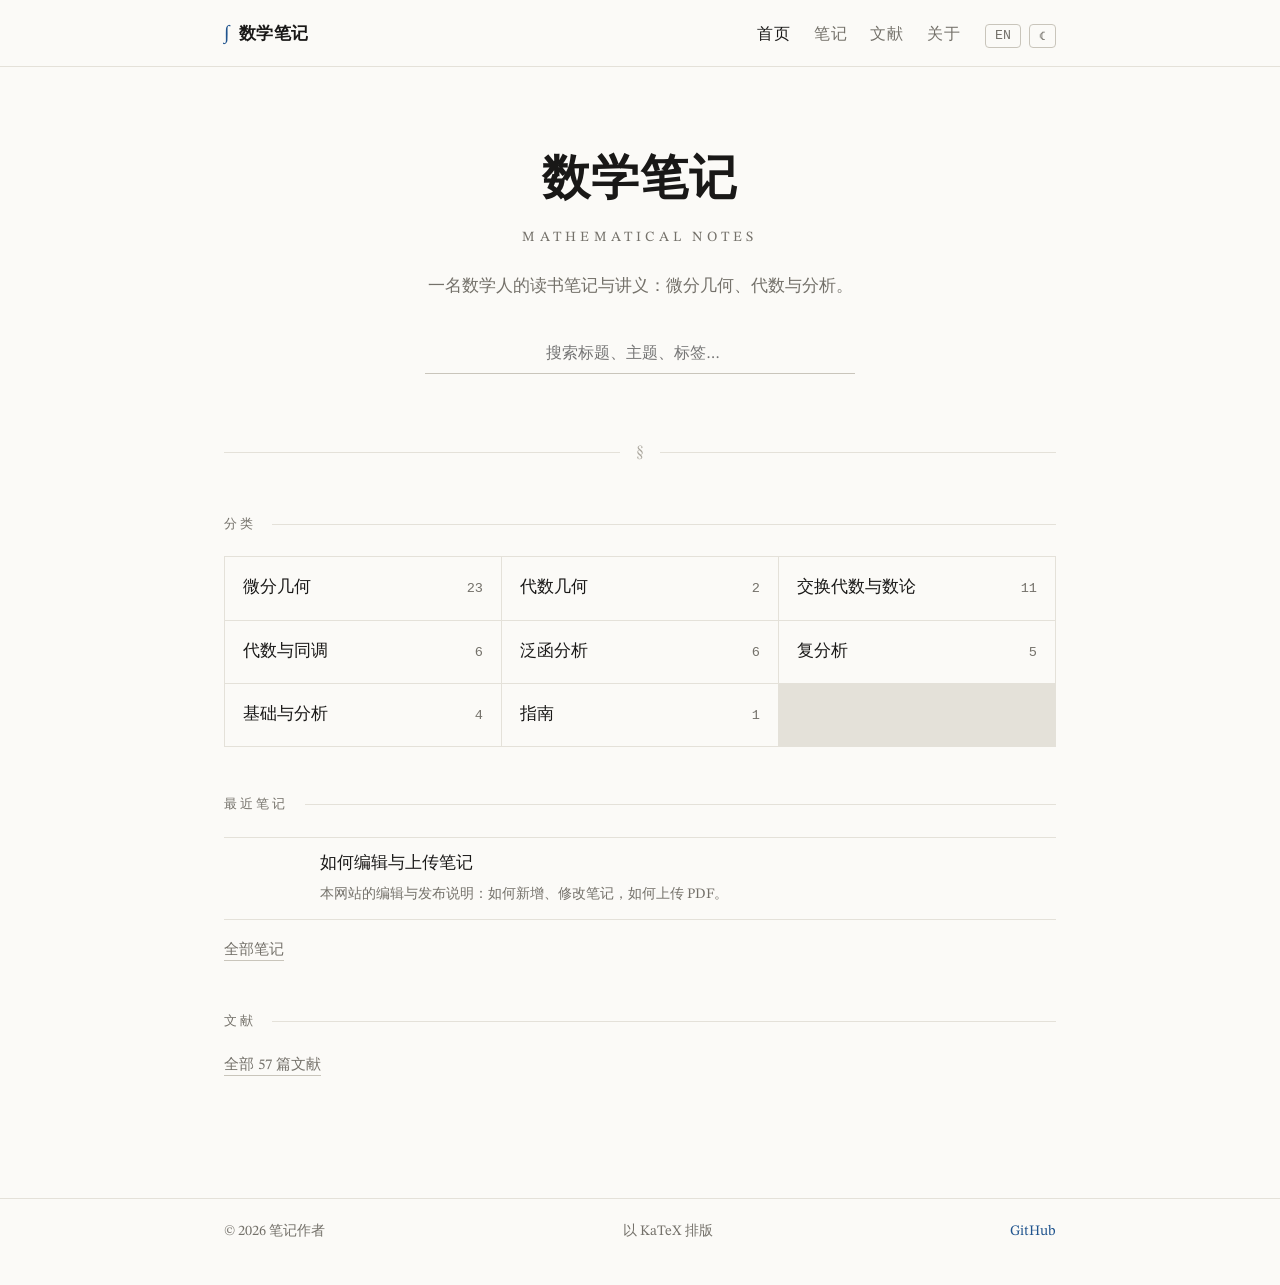
==== index.html @ c8724fb3 "初始版本：数学笔记网站" ====
<!DOCTYPE html>
<html lang="zh-CN">
<head>
<meta charset="utf-8">
<meta name="viewport" content="width=device-width, initial-scale=1">
<title>数学笔记</title>
<meta name="description" content="数学笔记：微分几何、代数与分析的读书笔记与讲义。">
<link rel="icon" href="assets/favicon.svg" type="image/svg+xml">
<link rel="stylesheet" href="assets/css/style.css">
</head>
<body data-page="home">
<header class="site-head">
  <div class="wrap head-inner">
    <a class="brand" href="index.html"><span class="brand-mark">∫</span><span class="brand-name" data-site="title">数学笔记</span></a>
    <nav class="nav">
      <a href="index.html" class="active" data-i18n="nav.home">首页</a>
      <a href="notes.html" data-i18n="nav.notes">笔记</a>
      <a href="pdfs.html" data-i18n="nav.pdfs">文献</a>
      <a href="about.html" data-i18n="nav.about">关于</a>
    </nav>
    <div class="controls">
      <button id="langBtn" type="button">EN</button>
      <button id="themeBtn" type="button" aria-label="主题切换">☾</button>
    </div>
  </div>
</header>

<main class="wrap">
  <section class="hero">
    <h1 class="hero-title" data-site="title">数学笔记</h1>
    <p class="hero-sub" data-site="subtitle">Mathematical Notes</p>
    <p class="hero-tag" id="tagline">一名数学人的读书笔记与讲义：微分几何、代数与分析。</p>
    <form class="search" id="searchForm" autocomplete="off">
      <input id="searchInput" type="search" placeholder="搜索标题、主题、标签…" data-i18n-ph="search.placeholder">
    </form>
  </section>
  <div class="ornament" aria-hidden="true"><span>§</span></div>

  <section class="block">
    <h2 class="block-title" data-i18n="home.categories">分类</h2>
    <div class="cat-grid" id="catGrid"></div>
  </section>

  <section class="block">
    <h2 class="block-title" data-i18n="home.recent">最近笔记</h2>
    <ul class="note-list" id="recentNotes"></ul>
    <p class="more"><a href="notes.html" data-i18n="home.notes.more">全部笔记</a></p>
  </section>

  <section class="block">
    <h2 class="block-title" data-i18n="home.papers">文献</h2>
    <p class="more" id="papersLink"></p>
  </section>
</main>

<footer class="site-foot">
  <div class="wrap foot-inner">
    <span>© <span id="year"></span> <span data-site="author">笔记作者</span></span>
    <span data-i18n="foot.rendered">以 KaTeX 排版</span>
    <a id="repoLink" hidden target="_blank" rel="noopener" data-i18n="foot.repo">GitHub</a>
  </div>
</footer>
<script src="assets/js/marked.umd.js"></script>
<script src="assets/vendor/katex/katex.min.js"></script>
<script src="assets/js/site.js"></script>
</body>
</html>
---- assets/css/style.css ----
/* ============================================================
   数学笔记 · 极简学术风格
   ============================================================ */

@font-face {
  font-family: 'STIX Two Text';
  font-style: normal;
  font-weight: 400;
  font-display: swap;
  src: url('../fonts/stix-two-text-latin-400-normal.woff2') format('woff2');
}
@font-face {
  font-family: 'STIX Two Text';
  font-style: italic;
  font-weight: 400;
  font-display: swap;
  src: url('../fonts/stix-two-text-latin-400-italic.woff2') format('woff2');
}
@font-face {
  font-family: 'STIX Two Text';
  font-style: normal;
  font-weight: 500;
  font-display: swap;
  src: url('../fonts/stix-two-text-latin-500-normal.woff2') format('woff2');
}
@font-face {
  font-family: 'STIX Two Text';
  font-style: normal;
  font-weight: 600;
  font-display: swap;
  src: url('../fonts/stix-two-text-latin-600-normal.woff2') format('woff2');
}
@font-face {
  font-family: 'STIX Two Text';
  font-style: normal;
  font-weight: 700;
  font-display: swap;
  src: url('../fonts/stix-two-text-latin-700-normal.woff2') format('woff2');
}

:root {
  --bg: #fbfaf7;
  --ink: #191817;
  --muted: #74716a;
  --faint: #aaa69d;
  --line: #e4e1d9;
  --line-strong: #c9c5bb;
  --accent: #20548e;
  --code-bg: #f1efe9;
  --font-serif: 'STIX Two Text', 'Latin Modern Roman', Georgia, 'Times New Roman',
    'Noto Serif CJK SC', 'Source Han Serif SC', 'Songti SC', SimSun, serif;
  --font-mono: 'Cascadia Code', 'JetBrains Mono', Consolas, 'Courier New', monospace;
}
html.dark {
  --bg: #161513;
  --ink: #e9e7e1;
  --muted: #9a968d;
  --faint: #6e6b64;
  --line: #2d2c28;
  --line-strong: #45423b;
  --accent: #8fb7e8;
  --code-bg: #201f1c;
}

* { box-sizing: border-box; }
html { scroll-behavior: smooth; }
body {
  margin: 0;
  min-height: 100vh;
  display: flex;
  flex-direction: column;
  font-family: var(--font-serif);
  font-size: 17px;
  line-height: 1.78;
  color: var(--ink);
  background: var(--bg);
  -webkit-font-smoothing: antialiased;
  text-rendering: optimizeLegibility;
}
::selection { background: var(--accent); color: var(--bg); }
a { color: inherit; text-decoration: none; }
button { font-family: inherit; }
main { flex: 1; width: 100%; }
.wrap { max-width: 880px; margin: 0 auto; padding: 0 24px; }
body[data-page="pdf"] main.wrap { max-width: 1100px; }

/* ---------------- 页头 ---------------- */
.site-head { border-bottom: 1px solid var(--line); }
.head-inner {
  display: flex;
  align-items: baseline;
  gap: 24px;
  padding: 15px 24px;
}
.brand {
  display: flex;
  align-items: baseline;
  gap: 9px;
  font-weight: 600;
  font-size: 1.06rem;
  letter-spacing: 0.02em;
  margin-right: auto;
}
.brand-mark {
  font-family: Georgia, 'Times New Roman', serif;
  color: var(--accent);
  font-size: 1.18em;
}
.nav { display: flex; gap: 22px; }
.nav a { font-size: 0.92em; letter-spacing: 0.08em; color: var(--muted); }
.nav a:hover { color: var(--ink); }
.nav a.active { color: var(--ink); }
.controls { display: flex; gap: 8px; }
.controls button {
  background: none;
  border: 1px solid var(--line-strong);
  border-radius: 4px;
  color: var(--muted);
  font-family: var(--font-mono);
  font-size: 0.78em;
  padding: 3px 9px;
  cursor: pointer;
}
.controls button:hover { color: var(--ink); border-color: var(--ink); }

/* ---------------- 首页 ---------------- */
.hero { padding: 84px 0 56px; text-align: center; }
.hero-title {
  font-size: clamp(2.2rem, 6vw, 3rem);
  font-weight: 600;
  margin: 0;
  letter-spacing: 0.02em;
  line-height: 1.25;
}
.hero-sub {
  font-size: 0.88rem;
  letter-spacing: 0.3em;
  text-transform: uppercase;
  color: var(--muted);
  margin: 14px 0 22px;
}
.hero-tag { color: var(--muted); max-width: 36em; margin: 0 auto; font-size: 0.98em; }
.search { margin-top: 34px; }
.search input {
  width: min(430px, 100%);
  background: transparent;
  border: none;
  border-bottom: 1px solid var(--line-strong);
  padding: 9px 6px;
  font-family: inherit;
  font-size: 1rem;
  color: var(--ink);
  text-align: center;
  outline: none;
  border-radius: 0;
}
.search input:focus { border-bottom-color: var(--accent); }
.search-left input { text-align: left; }

.ornament {
  display: flex;
  align-items: center;
  gap: 16px;
  margin: 8px 0 0;
  color: var(--faint);
}
.ornament::before, .ornament::after { content: ''; flex: 1; border-top: 1px solid var(--line); }
.ornament span { font-size: 0.95em; }

.block { margin: 46px 0; }
.block-title {
  display: flex;
  align-items: center;
  gap: 16px;
  font-size: 0.82rem;
  letter-spacing: 0.24em;
  text-transform: uppercase;
  color: var(--muted);
  font-weight: 500;
  margin: 0 0 20px;
}
.block-title::after { content: ''; flex: 1; border-top: 1px solid var(--line); }

.cat-grid {
  display: grid;
  grid-template-columns: repeat(auto-fill, minmax(210px, 1fr));
  gap: 1px;
  background: var(--line);
  border: 1px solid var(--line);
}
.cat-tile {
  background: var(--bg);
  padding: 16px 18px;
  display: flex;
  justify-content: space-between;
  align-items: baseline;
  gap: 8px;
}
.cat-tile:hover { background: var(--code-bg); }
.cat-name { font-weight: 500; }
.cat-count { font-family: var(--font-mono); font-size: 0.8em; color: var(--muted); }

.more { margin: 18px 0 0; font-size: 0.88em; }
.more a { color: var(--muted); border-bottom: 1px solid var(--line-strong); padding-bottom: 2px; }
.more a:hover { color: var(--ink); border-bottom-color: var(--ink); }

/* ---------------- 列表页 ---------------- */
.page-head h1 { font-size: 1.9rem; margin: 44px 0 0; font-weight: 600; letter-spacing: 0.01em; }
.page-sub { color: var(--muted); margin: 6px 0 0; font-size: 0.95em; }
.cat-chips { margin: 20px 0 10px; display: flex; flex-wrap: wrap; gap: 8px; }
.chip {
  font-size: 0.82em;
  padding: 2px 12px;
  border: 1px solid var(--line-strong);
  border-radius: 999px;
  color: var(--muted);
  background: transparent;
  cursor: pointer;
}
.chip:hover { color: var(--ink); border-color: var(--ink); }
.chip.active { color: var(--bg); background: var(--ink); border-color: var(--ink); }

.group-title {
  display: flex;
  gap: 12px;
  align-items: baseline;
  margin: 36px 0 0;
  font-size: 1.08rem;
  font-weight: 600;
}
.group-count { font-size: 0.78em; color: var(--muted); font-weight: 400; font-family: var(--font-mono); }
.group-title + .note-list { margin-top: 10px; }

.note-list { list-style: none; margin: 0 0 8px; padding: 0; border-top: 1px solid var(--line); }
.note-list li { border-bottom: 1px solid var(--line); padding: 11px 0; }
.note-link { display: flex; gap: 12px; align-items: baseline; }
.note-date {
  font-family: var(--font-mono);
  font-size: 0.78em;
  color: var(--muted);
  min-width: 84px;
}
.note-title { font-weight: 500; }
.note-link:hover .note-title { color: var(--accent); }
.note-summary {
  display: block;
  margin: 3px 0 0 96px;
  font-size: 0.85em;
  color: var(--muted);
}
.pdf-size { margin-left: auto; font-family: var(--font-mono); font-size: 0.8em; color: var(--muted); }

.empty { color: var(--muted); }

/* ---------------- 文章 ---------------- */
.prose { max-width: 720px; margin: 0 auto; padding-top: 28px; }
.prose h1 { font-size: 1.75rem; font-weight: 600; margin: 10px 0 2px; line-height: 1.35; }
.prose h2 { font-size: 1.18rem; font-weight: 600; margin: 34px 0 10px; }
.prose h3 { font-size: 1.02rem; font-weight: 600; margin: 26px 0 8px; }
.prose p { margin: 12px 0; }
.prose a {
  color: var(--accent);
  text-decoration: underline;
  text-decoration-color: var(--line-strong);
  text-underline-offset: 3px;
}
.prose a:hover { text-decoration-color: var(--accent); }
.prose ul, .prose ol { padding-left: 1.5em; }
.prose li { margin: 4px 0; }
.prose blockquote {
  margin: 18px 0;
  padding: 2px 0 2px 18px;
  border-left: 2px solid var(--line-strong);
  color: var(--muted);
}
.prose hr { border: none; border-top: 1px solid var(--line); margin: 34px 0; }
.prose img { max-width: 100%; height: auto; }
.prose code {
  font-family: var(--font-mono);
  font-size: 0.85em;
  background: var(--code-bg);
  padding: 1px 5px;
  border-radius: 3px;
}
.prose pre {
  border: 1px solid var(--line);
  background: var(--code-bg);
  padding: 14px 16px;
  overflow-x: auto;
  font-size: 0.82em;
  line-height: 1.6;
}
.prose pre code { background: none; padding: 0; }

.back { margin: 26px 0 0; font-size: 0.9em; color: var(--muted); }
.back a:hover { color: var(--ink); }
.note-meta {
  display: flex;
  flex-wrap: wrap;
  gap: 6px 18px;
  align-items: baseline;
  color: var(--muted);
  font-size: 0.88em;
  padding: 12px 0;
  border-bottom: 1px solid var(--line);
  margin: 14px 0 4px;
}
.note-meta-spacer { flex: 1; }
.note-meta .chip-tag { border: none; padding: 0; cursor: default; }
.note-meta .chip-tag::before { content: '·'; margin: 0 7px; color: var(--faint); }
.gh-link { color: var(--accent); }
.gh-link:hover { text-decoration: underline; }

/* 定理环境 */
.thm, .def, .lem, .prop, .cor {
  border-left: 2px solid var(--accent);
  padding: 2px 0 2px 16px;
  margin: 24px 0;
}
.def, .rem { border-left-color: var(--line-strong); }
.thm-head, .def-head, .rem-head { font-weight: 600; margin: 0 0 6px; }
.proof { margin: 20px 0 24px; padding-left: 16px; }
.proof-head { font-style: italic; margin: 0 0 6px; }
.proof::after {
  content: '∎';
  display: block;
  text-align: right;
  margin-top: 12px;
  color: var(--muted);
  font-size: 0.9em;
}

.endmark { text-align: center; color: var(--faint); margin: 40px 0 8px; letter-spacing: 0.6em; }

/* KaTeX */
.katex { font-size: 1.07em; }
.katex-display { overflow-x: auto; overflow-y: hidden; padding: 4px 0; margin: 18px 0; }

/* ---------------- PDF 阅读 ---------------- */
.main-fill { display: flex; flex-direction: column; }
#pdfView { display: flex; flex-direction: column; flex: 1; }
.pdf-head h1 { font-size: 1.6rem; font-weight: 600; margin: 10px 0 0; line-height: 1.35; }
.pdf-frame {
  width: 100%;
  border: 1px solid var(--line);
  background: #ffffff;
  flex: 1;
  min-height: 72vh;
  margin: 16px 0 30px;
}

/* ---------------- 页脚 ---------------- */
.site-foot { border-top: 1px solid var(--line); margin-top: 72px; }
.foot-inner {
  display: flex;
  justify-content: space-between;
  gap: 10px 28px;
  flex-wrap: wrap;
  padding: 20px 24px 40px;
  color: var(--muted);
  font-size: 0.85em;
}
.foot-inner a { color: var(--accent); }

@media (max-width: 640px) {
  .head-inner { flex-wrap: wrap; gap: 10px; }
  .nav { order: 3; width: 100%; justify-content: center; gap: 28px; border-top: 1px solid var(--line); padding-top: 9px; }
  .controls { margin-left: auto; }
  .hero { padding: 56px 0 40px; }
  .note-date { min-width: 0; }
  .note-summary { margin-left: 0; }
  .pdf-frame { min-height: 60vh; }
  .foot-inner { flex-direction: column; }
}
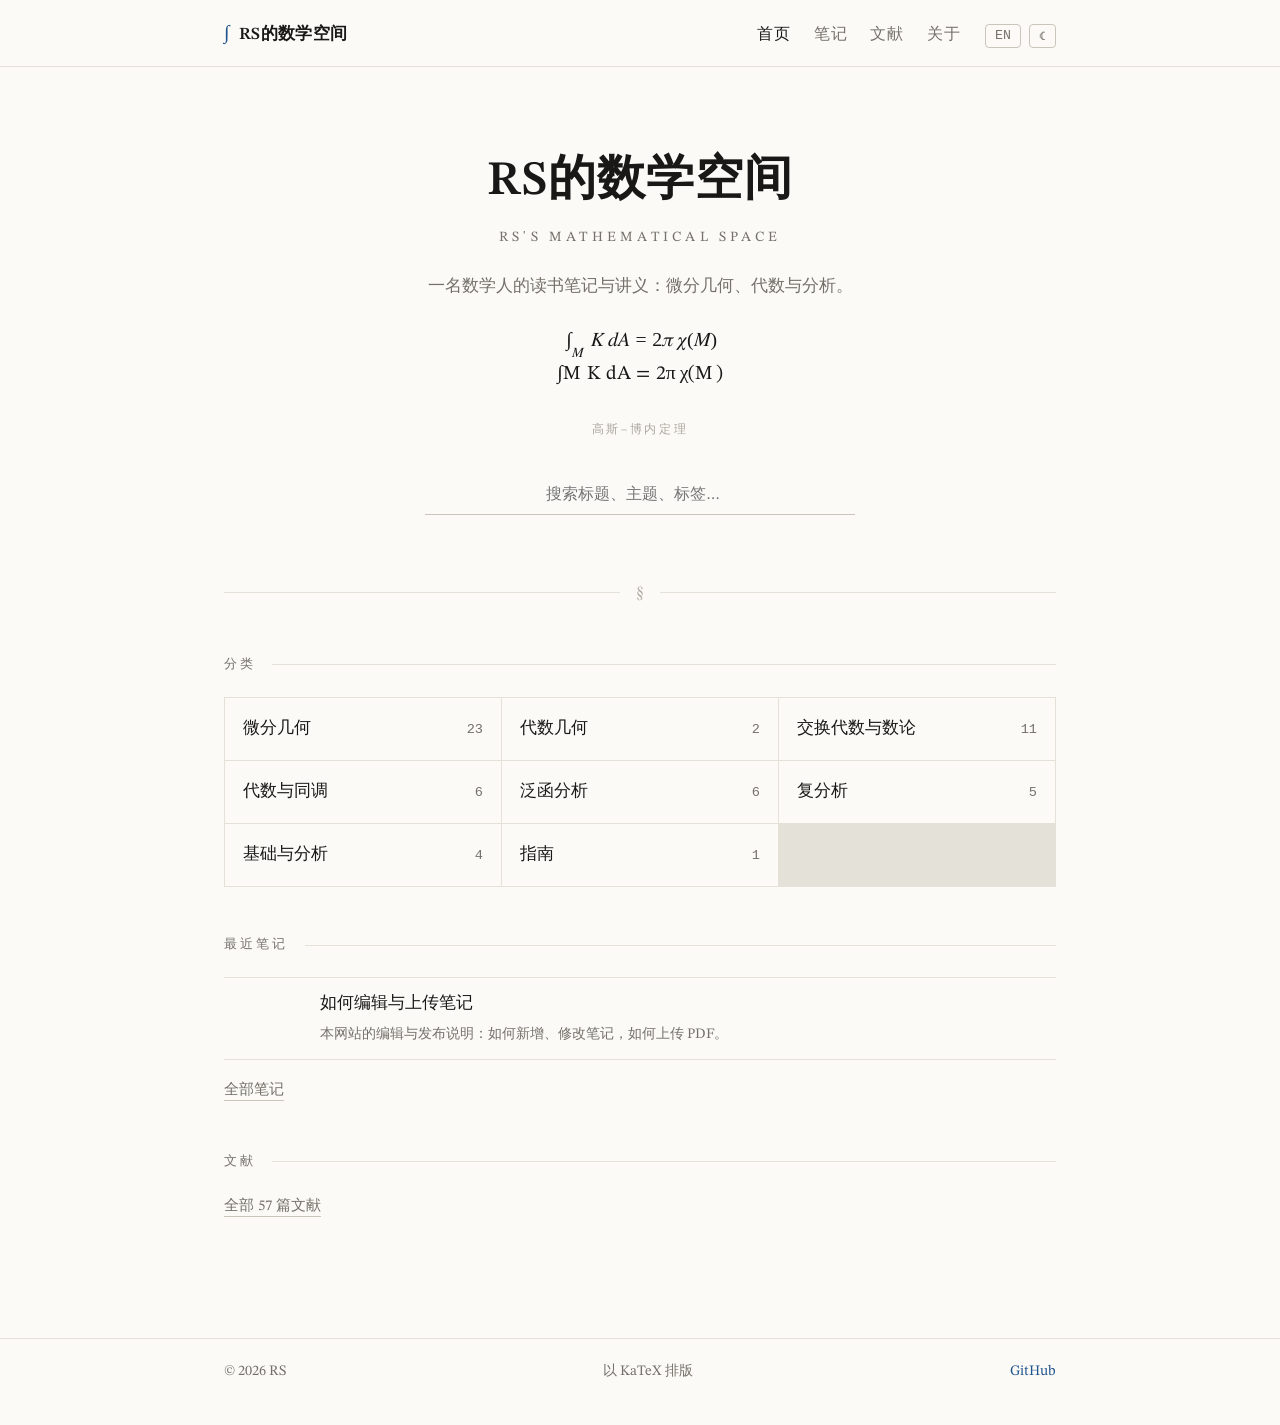
==== commit e118ec58: "更新：站名改为「RS的数学空间」，首页加入著名公式装饰" ====
--- a/index.html
+++ b/index.html
@@ -3,15 +3,15 @@
 <head>
 <meta charset="utf-8">
 <meta name="viewport" content="width=device-width, initial-scale=1">
-<title>数学笔记</title>
-<meta name="description" content="数学笔记：微分几何、代数与分析的读书笔记与讲义。">
+<title>RS的数学空间</title>
+<meta name="description" content="RS的数学空间：微分几何、代数与分析的读书笔记与讲义。">
 <link rel="icon" href="assets/favicon.svg" type="image/svg+xml">
 <link rel="stylesheet" href="assets/css/style.css">
 </head>
 <body data-page="home">
 <header class="site-head">
   <div class="wrap head-inner">
-    <a class="brand" href="index.html"><span class="brand-mark">∫</span><span class="brand-name" data-site="title">数学笔记</span></a>
+    <a class="brand" href="index.html"><span class="brand-mark">∫</span><span class="brand-name" data-site="title">RS的数学空间</span></a>
     <nav class="nav">
       <a href="index.html" class="active" data-i18n="nav.home">首页</a>
       <a href="notes.html" data-i18n="nav.notes">笔记</a>
@@ -27,9 +27,13 @@
 
 <main class="wrap">
   <section class="hero">
-    <h1 class="hero-title" data-site="title">数学笔记</h1>
-    <p class="hero-sub" data-site="subtitle">Mathematical Notes</p>
+    <h1 class="hero-title" data-site="title">RS的数学空间</h1>
+    <p class="hero-sub" data-site="subtitle">RS's Mathematical Space</p>
     <p class="hero-tag" id="tagline">一名数学人的读书笔记与讲义：微分几何、代数与分析。</p>
+    <div class="hero-formula" id="heroFormula" aria-hidden="true">
+      <div id="heroFormulaBody"></div>
+      <p class="formula-caption" id="heroFormulaCaption"></p>
+    </div>
     <form class="search" id="searchForm" autocomplete="off">
       <input id="searchInput" type="search" placeholder="搜索标题、主题、标签…" data-i18n-ph="search.placeholder">
     </form>
@@ -55,7 +59,7 @@
 
 <footer class="site-foot">
   <div class="wrap foot-inner">
-    <span>© <span id="year"></span> <span data-site="author">笔记作者</span></span>
+    <span>© <span id="year"></span> <span data-site="author">RS</span></span>
     <span data-i18n="foot.rendered">以 KaTeX 排版</span>
     <a id="repoLink" hidden target="_blank" rel="noopener" data-i18n="foot.repo">GitHub</a>
   </div>
--- a/assets/css/style.css
+++ b/assets/css/style.css
@@ -157,6 +157,19 @@
 .search input:focus { border-bottom-color: var(--accent); }
 .search-left input { text-align: left; }
 
+/* 首页著名公式轮播装饰 */
+.hero-formula { margin-top: 30px; transition: opacity 0.45s ease; }
+.hero-formula.fading { opacity: 0; }
+.hero-formula .katex-display { margin: 0 0 2px; }
+.hero-formula .katex { font-size: 1.16em; }
+.formula-caption {
+  margin: 10px 0 0;
+  font-size: 0.76rem;
+  letter-spacing: 0.22em;
+  text-transform: uppercase;
+  color: var(--faint);
+}
+
 .ornament {
   display: flex;
   align-items: center;
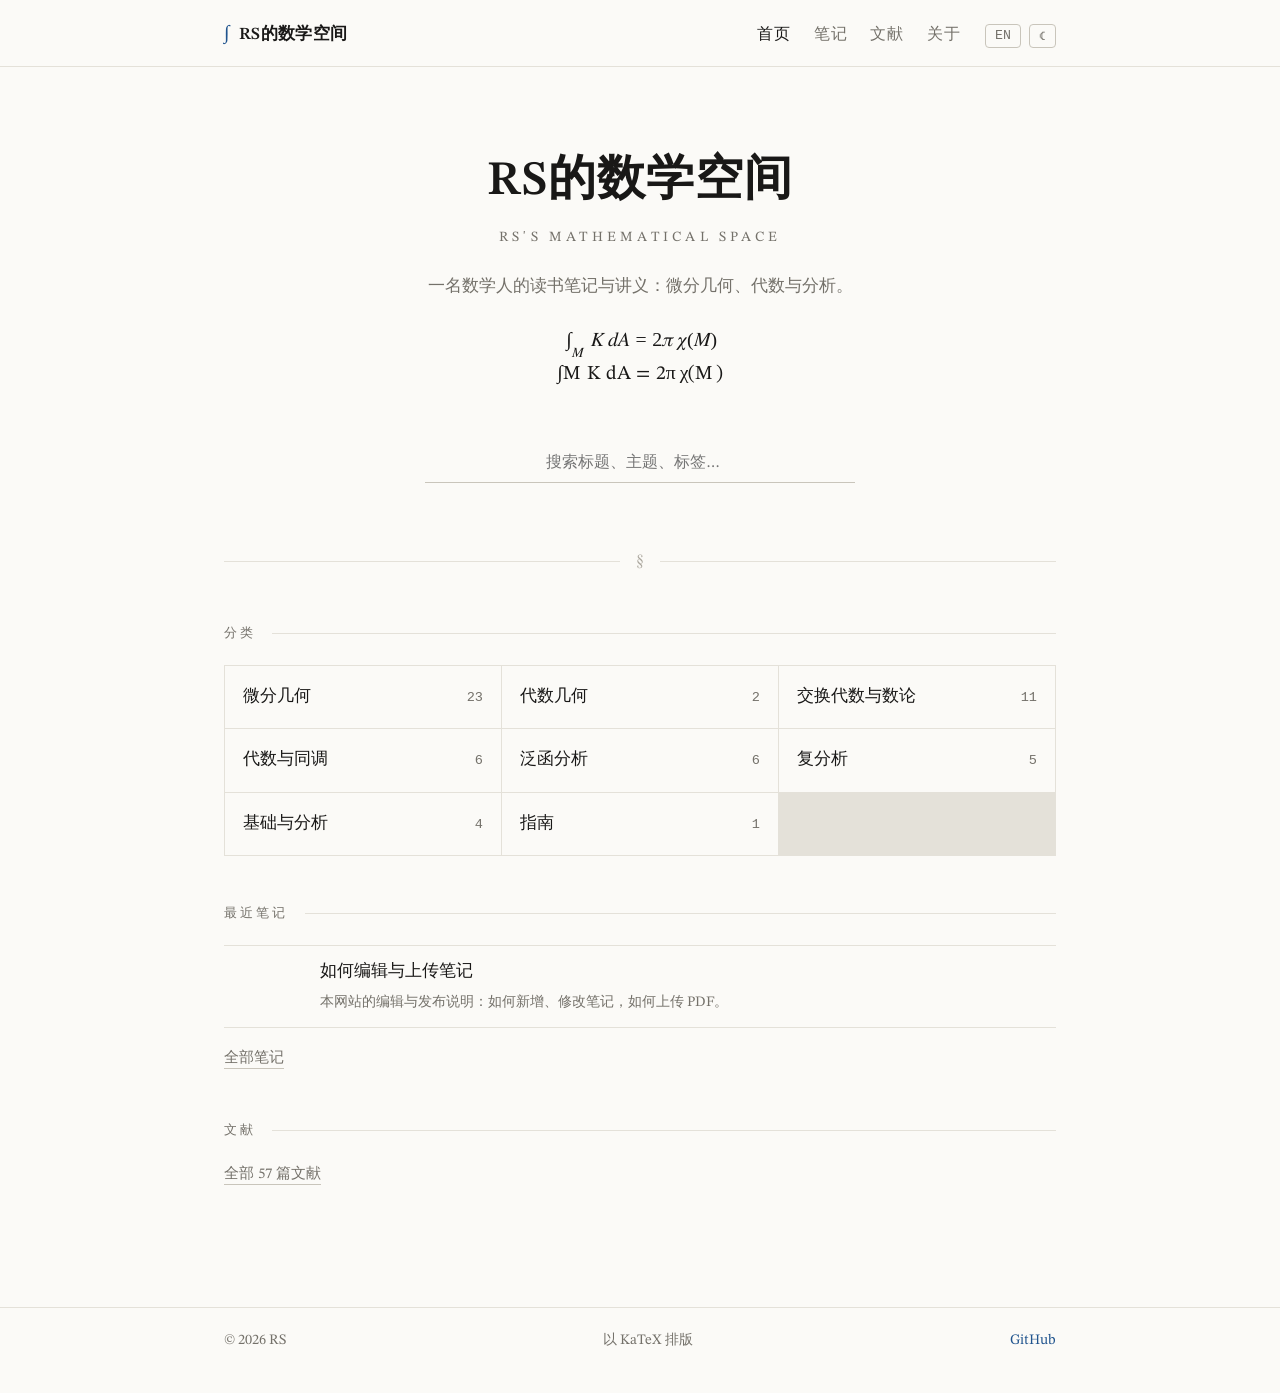
==== commit 8fcbdd36: "更新：index.html, assets/js/site.js, assets/css/style.css" ====
--- a/index.html
+++ b/index.html
@@ -32,7 +32,6 @@
     <p class="hero-tag" id="tagline">一名数学人的读书笔记与讲义：微分几何、代数与分析。</p>
     <div class="hero-formula" id="heroFormula" aria-hidden="true">
       <div id="heroFormulaBody"></div>
-      <p class="formula-caption" id="heroFormulaCaption"></p>
     </div>
     <form class="search" id="searchForm" autocomplete="off">
       <input id="searchInput" type="search" placeholder="搜索标题、主题、标签…" data-i18n-ph="search.placeholder">
--- a/assets/css/style.css
+++ b/assets/css/style.css
@@ -160,15 +160,8 @@
 /* 首页著名公式轮播装饰 */
 .hero-formula { margin-top: 30px; transition: opacity 0.45s ease; }
 .hero-formula.fading { opacity: 0; }
-.hero-formula .katex-display { margin: 0 0 2px; }
+.hero-formula .katex-display { margin: 0; }
 .hero-formula .katex { font-size: 1.16em; }
-.formula-caption {
-  margin: 10px 0 0;
-  font-size: 0.76rem;
-  letter-spacing: 0.22em;
-  text-transform: uppercase;
-  color: var(--faint);
-}
 
 .ornament {
   display: flex;
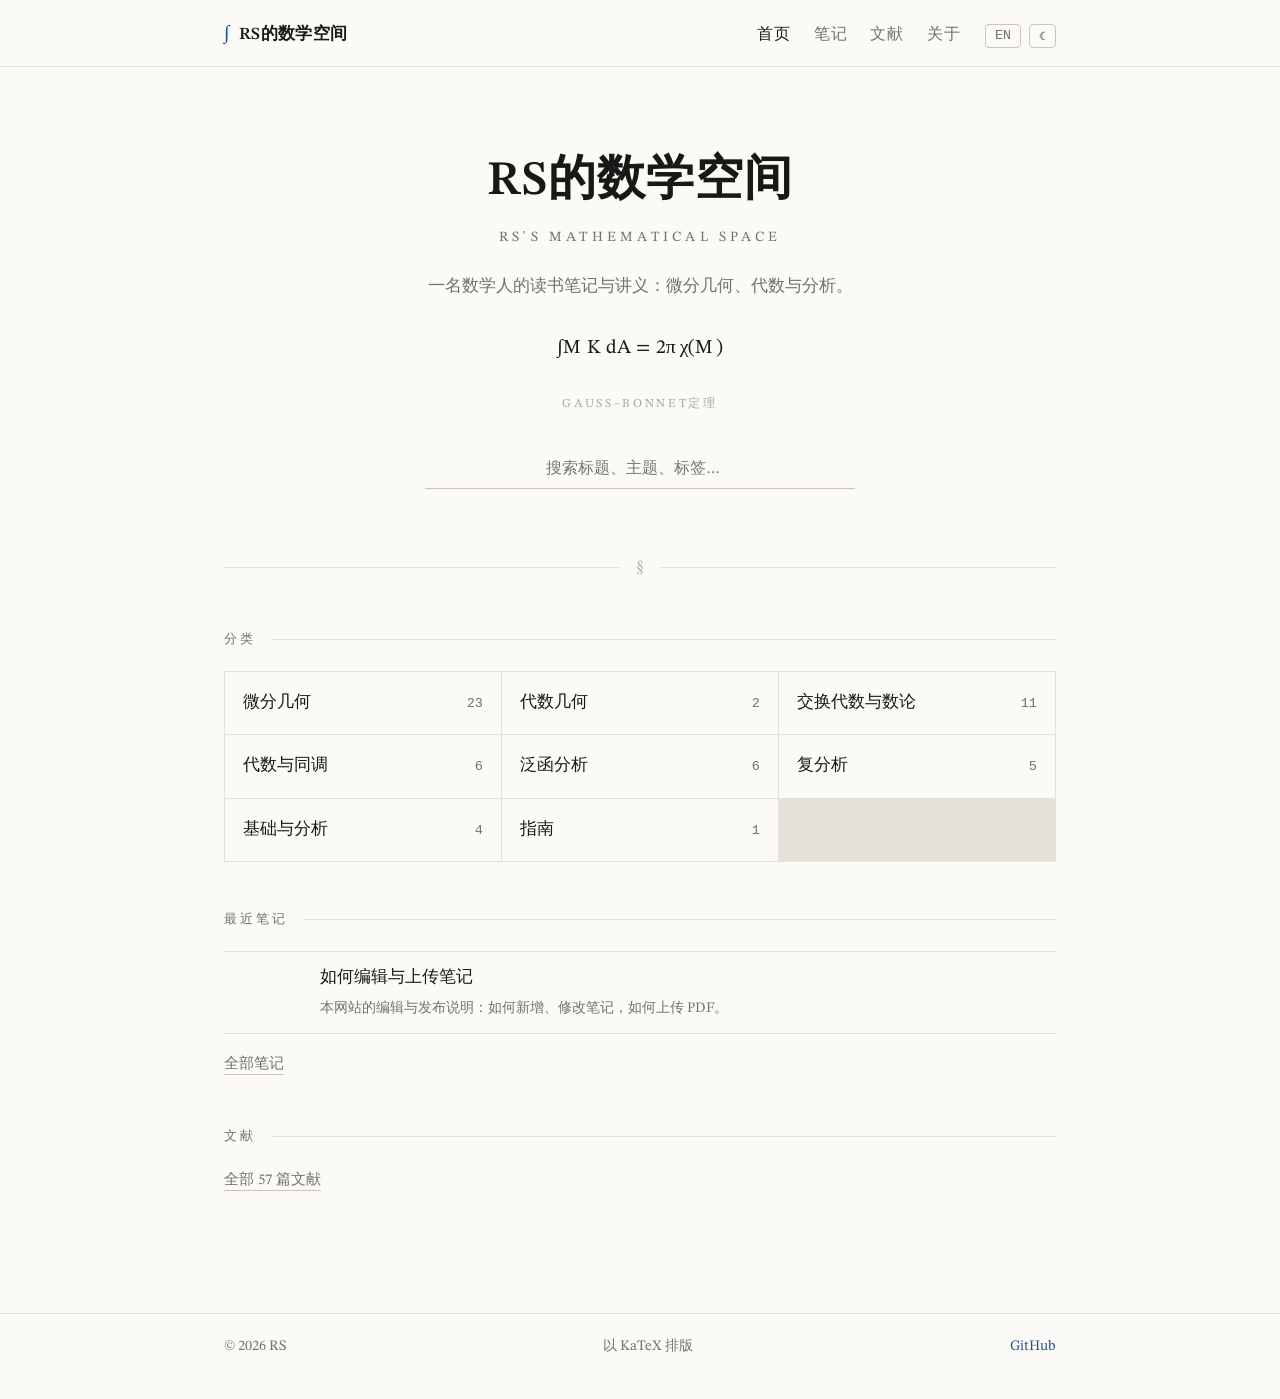
==== commit 5af3bc85: "更新：index.html, assets/js/site.js, assets/css/style.css" ====
--- a/index.html
+++ b/index.html
@@ -32,6 +32,7 @@
     <p class="hero-tag" id="tagline">一名数学人的读书笔记与讲义：微分几何、代数与分析。</p>
     <div class="hero-formula" id="heroFormula" aria-hidden="true">
       <div id="heroFormulaBody"></div>
+      <p class="formula-caption" id="heroFormulaCaption"></p>
     </div>
     <form class="search" id="searchForm" autocomplete="off">
       <input id="searchInput" type="search" placeholder="搜索标题、主题、标签…" data-i18n-ph="search.placeholder">
--- a/assets/css/style.css
+++ b/assets/css/style.css
@@ -162,6 +162,13 @@
 .hero-formula.fading { opacity: 0; }
 .hero-formula .katex-display { margin: 0; }
 .hero-formula .katex { font-size: 1.16em; }
+.formula-caption {
+  margin: 10px 0 0;
+  font-size: 0.76rem;
+  letter-spacing: 0.22em;
+  text-transform: uppercase;
+  color: var(--faint);
+}
 
 .ornament {
   display: flex;
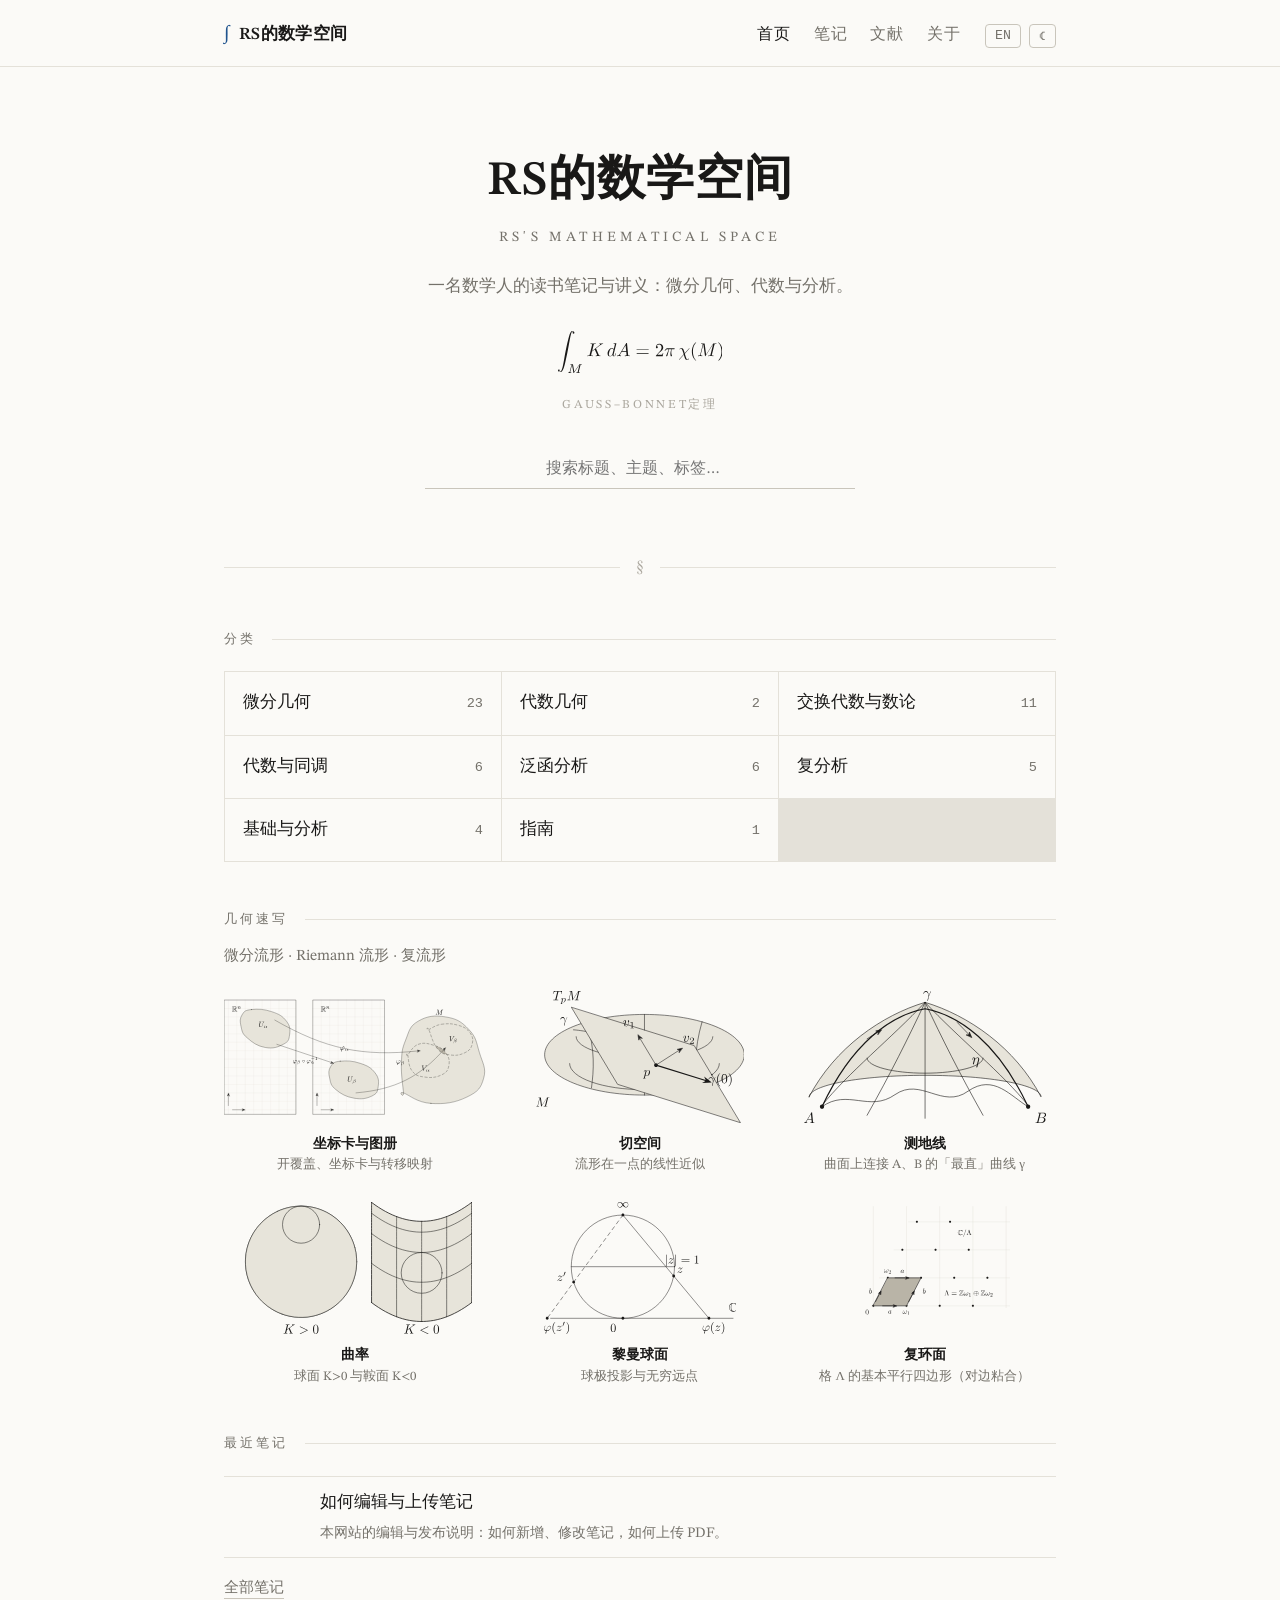
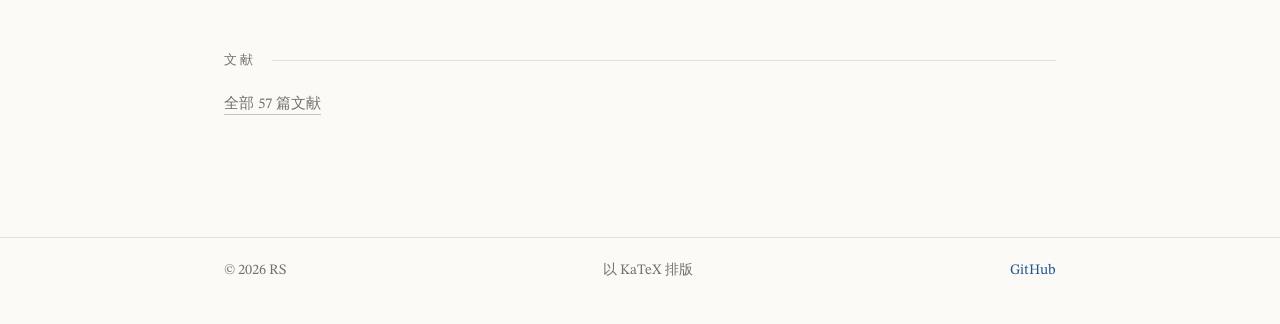
==== commit 654a481a: "更新：index.html, assets/css/style.css, assets/js/site.js, assets/figures/charts.svg, assets/figures/ch" ====
--- a/index.html
+++ b/index.html
@@ -46,6 +46,12 @@
   </section>
 
   <section class="block">
+    <h2 class="block-title" data-i18n="home.geo">几何速写</h2>
+    <p class="geo-sub" data-i18n="home.geo.sub">微分流形 · Riemann 流形 · 复流形</p>
+    <div class="geo-grid" id="geoGrid"></div>
+  </section>
+
+  <section class="block">
     <h2 class="block-title" data-i18n="home.recent">最近笔记</h2>
     <ul class="note-list" id="recentNotes"></ul>
     <p class="more"><a href="notes.html" data-i18n="home.notes.more">全部笔记</a></p>
--- a/assets/css/style.css
+++ b/assets/css/style.css
@@ -47,6 +47,9 @@
   --line-strong: #c9c5bb;
   --accent: #20548e;
   --code-bg: #f1efe9;
+  --geo-fill-a: #b9b4a7;
+  --geo-fill-b: #e7e4da;
+  --geo-grid: #d8d4c9;
   --font-serif: 'STIX Two Text', 'Latin Modern Roman', Georgia, 'Times New Roman',
     'Noto Serif CJK SC', 'Source Han Serif SC', 'Songti SC', SimSun, serif;
   --font-mono: 'Cascadia Code', 'JetBrains Mono', Consolas, 'Courier New', monospace;
@@ -60,6 +63,9 @@
   --line-strong: #45423b;
   --accent: #8fb7e8;
   --code-bg: #201f1c;
+  --geo-fill-a: #4d4a42;
+  --geo-fill-b: #34322c;
+  --geo-grid: #3e3b34;
 }
 
 * { box-sizing: border-box; }
@@ -157,11 +163,11 @@
 .search input:focus { border-bottom-color: var(--accent); }
 .search-left input { text-align: left; }
 
-/* 首页著名公式轮播装饰 */
-.hero-formula { margin-top: 30px; transition: opacity 0.45s ease; }
+/* 首页著名公式轮播装饰（LaTeX 排版 SVG 图片） */
+.hero-formula { margin-top: 30px; transition: opacity 0.45s ease; color: var(--ink); }
 .hero-formula.fading { opacity: 0; }
-.hero-formula .katex-display { margin: 0; }
-.hero-formula .katex { font-size: 1.16em; }
+.hero-formula svg { height: 42px; width: auto; display: inline-block; }
+.hero-formula svg, .hero-formula svg * { fill: currentColor; }
 .formula-caption {
   margin: 10px 0 0;
   font-size: 0.76rem;
@@ -169,6 +175,33 @@
   text-transform: uppercase;
   color: var(--faint);
 }
+
+/* 首页几何速写图廊（TikZ 绘制 SVG，随明暗主题变色） */
+.geo-sub { color: var(--muted); font-size: 0.9em; margin: -8px 0 20px; }
+.geo-grid {
+  display: grid;
+  grid-template-columns: repeat(auto-fill, minmax(230px, 1fr));
+  gap: 28px 22px;
+}
+.geo-fig {
+  margin: 0;
+  display: flex;
+  flex-direction: column;
+  align-items: center;
+  text-align: center;
+}
+.geo-fig svg {
+  height: 132px;
+  width: auto;
+  max-width: 100%;
+  fill: currentColor;
+}
+.geo-fig [data-fill='a'] { fill: var(--geo-fill-a); }
+.geo-fig [data-fill='b'] { fill: var(--geo-fill-b); }
+.geo-fig [data-stroke='b'] { stroke: var(--geo-grid); }
+.geo-cap { margin: 12px 0 0; font-size: 0.85rem; line-height: 1.5; }
+.geo-name { display: block; font-weight: 600; }
+.geo-note { display: block; color: var(--muted); font-size: 0.95em; }
 
 .ornament {
   display: flex;
@@ -348,6 +381,19 @@
 /* KaTeX */
 .katex { font-size: 1.07em; }
 .katex-display { overflow-x: auto; overflow-y: hidden; padding: 4px 0; margin: 18px 0; }
+/* 隐藏 KaTeX 的无障碍 MathML 副本：防止它在部分浏览器中显示成第二行纯文本 */
+.katex-mathml {
+  position: absolute !important;
+  width: 1px !important;
+  height: 1px !important;
+  padding: 0 !important;
+  border: 0 !important;
+  margin: -1px !important;
+  overflow: hidden !important;
+  clip: rect(1px, 1px, 1px, 1px) !important;
+  clip-path: inset(50%) !important;
+  white-space: nowrap !important;
+}
 
 /* ---------------- PDF 阅读 ---------------- */
 .main-fill { display: flex; flex-direction: column; }
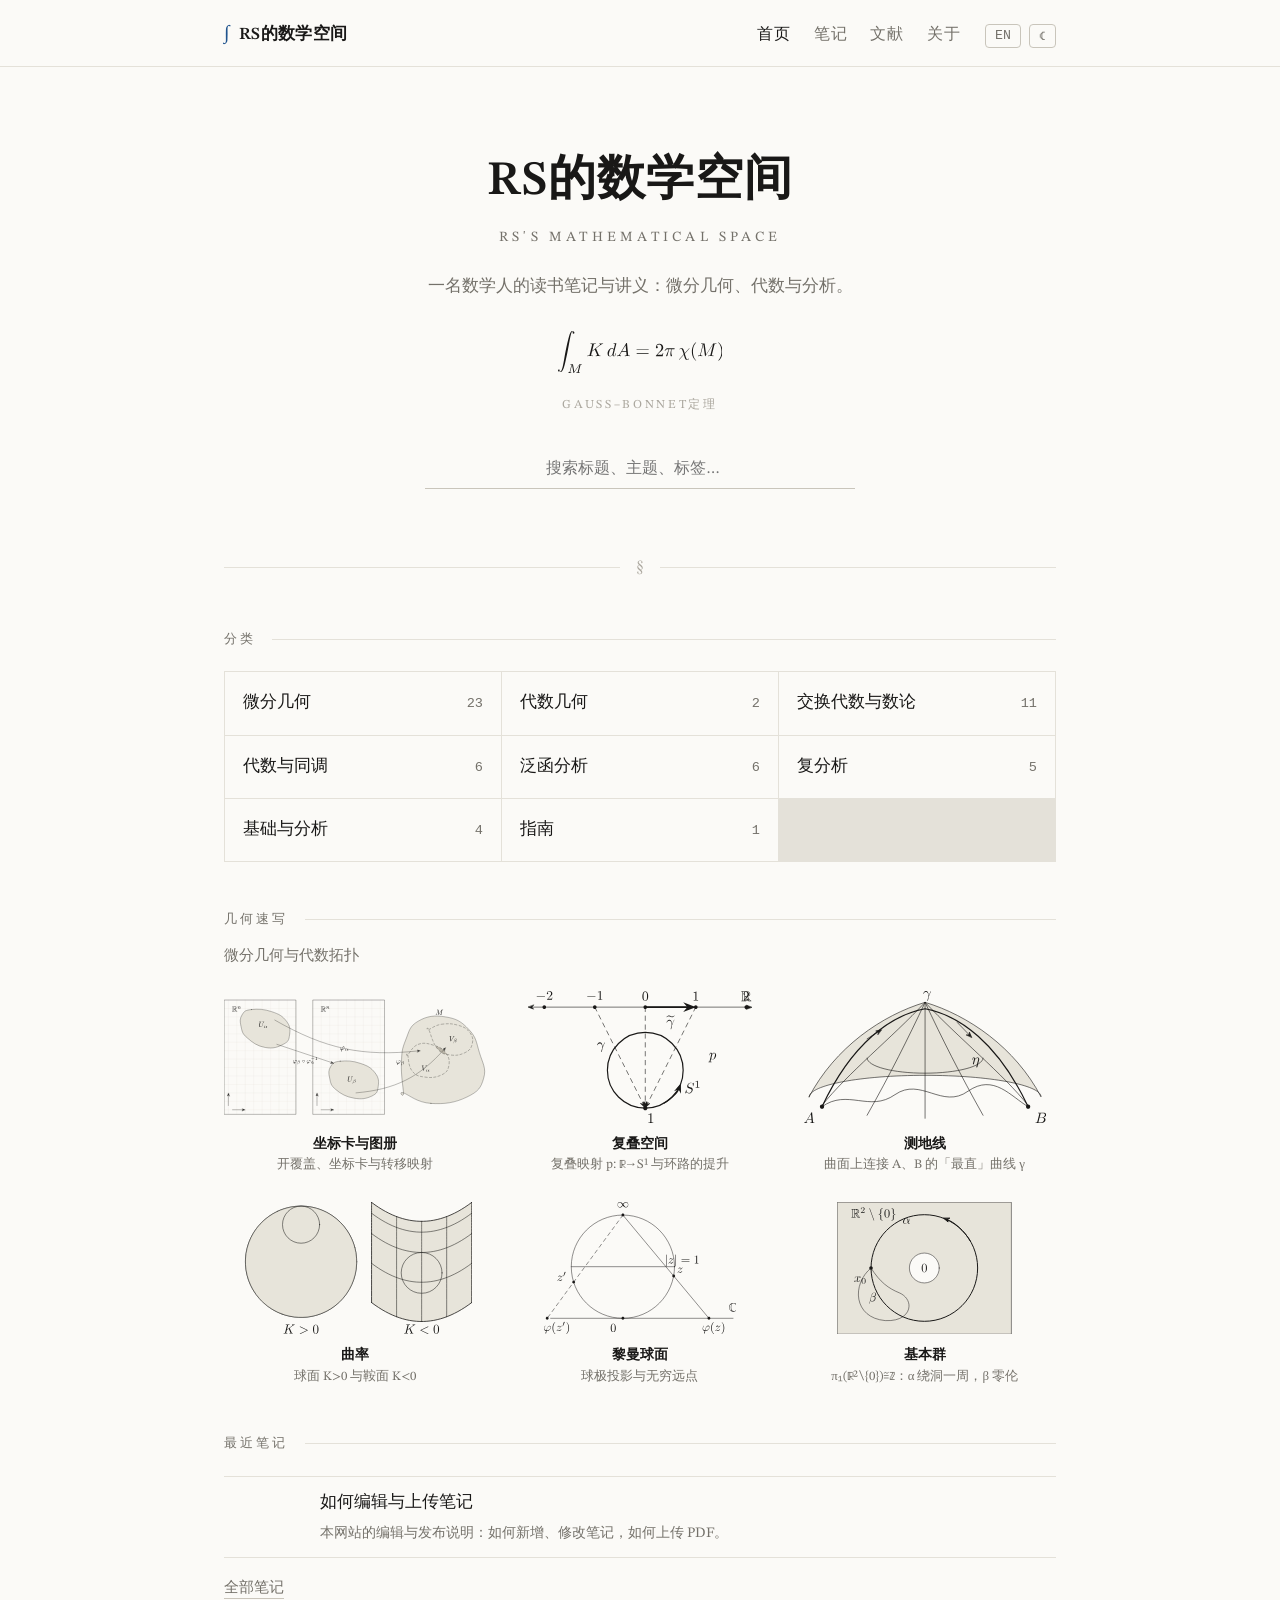
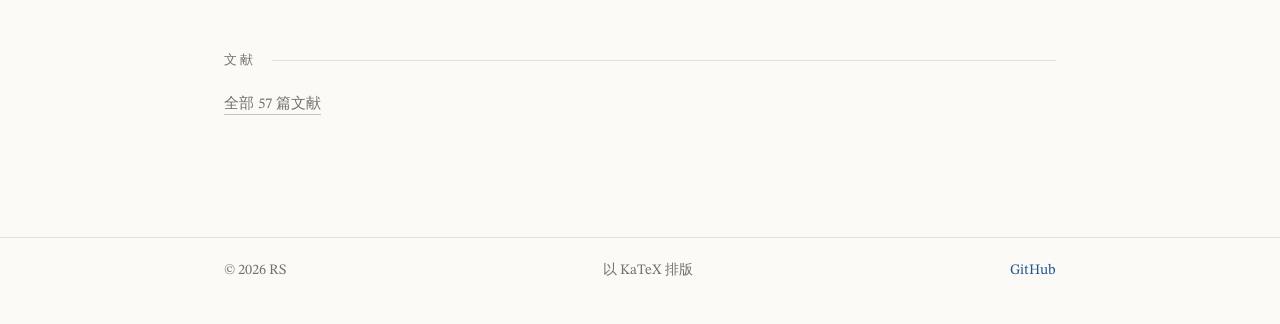
==== commit 4239cec0: "更新：index.html, assets/js/site.js, assets/figures/covering.svg, assets/figures/covering.tex, assets/f" ====
--- a/index.html
+++ b/index.html
@@ -47,7 +47,7 @@
 
   <section class="block">
     <h2 class="block-title" data-i18n="home.geo">几何速写</h2>
-    <p class="geo-sub" data-i18n="home.geo.sub">微分流形 · Riemann 流形 · 复流形</p>
+    <p class="geo-sub" data-i18n="home.geo.sub">微分几何与代数拓扑</p>
     <div class="geo-grid" id="geoGrid"></div>
   </section>
 
